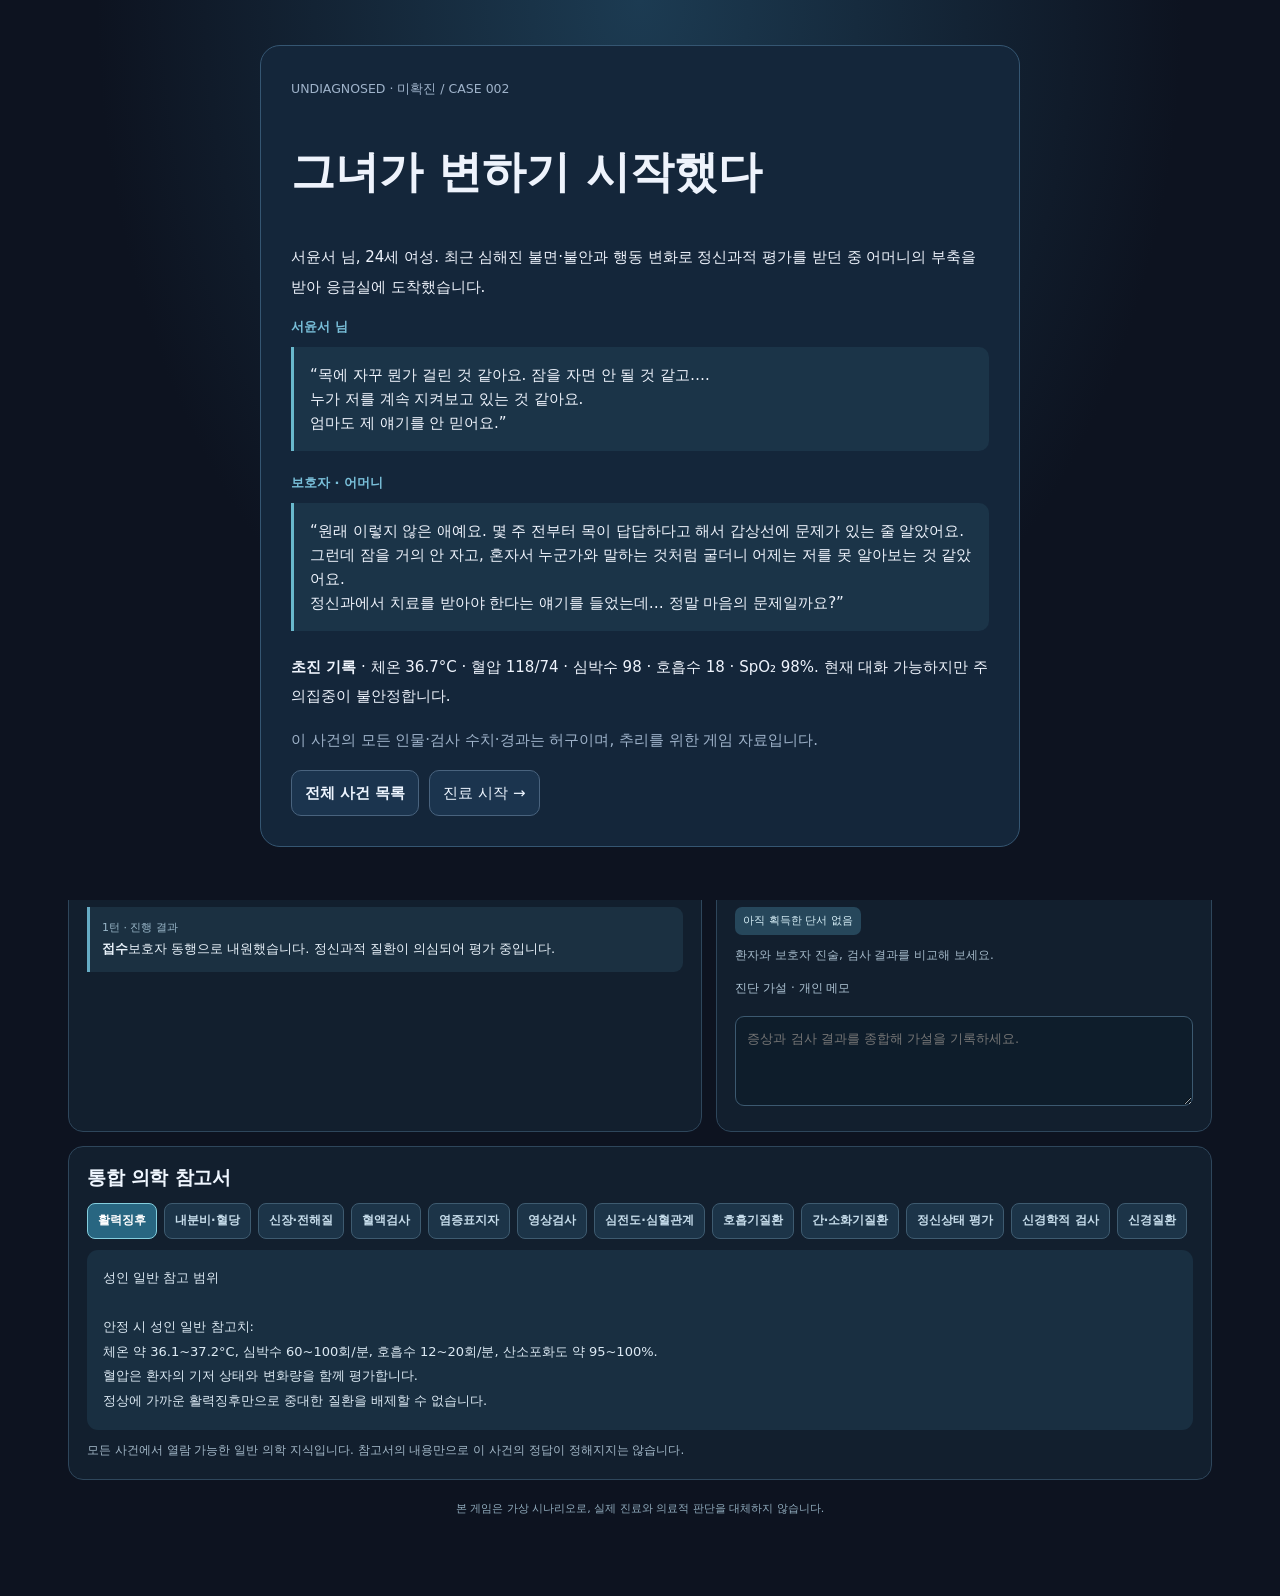
==== case002.html @ 0d46085f "Unify resource progress bars and status info across cases" ====
<!doctype html><html lang="ko"><head><meta charset="UTF-8"><meta name="viewport" content="width=device-width,initial-scale=1"><title>미확진 CASE 002 — 그녀가 변하기 시작했다</title><style>
:root{font:15px/1.6 system-ui,'Noto Sans KR',sans-serif;color:#eef3fc;background:#0d1320}*{box-sizing:border-box}body{margin:0}button,textarea{font:inherit}button{cursor:pointer}button:disabled{opacity:.35;cursor:not-allowed}button{background:#1b344e;color:#edf5ff;border:1px solid #49637e;border-radius:10px;padding:10px 13px}button:hover:not(:disabled){background:#275073}a.nav-btn{display:inline-block;text-decoration:none;background:#1b344e;color:#edf5ff;border:1px solid #49637e;border-radius:10px;padding:10px 13px;font-weight:700}a.nav-btn:hover{background:#275073}.wrap{max-width:1160px;margin:auto;padding:20px 15px 70px}header{display:flex;justify-content:space-between;gap:15px;align-items:center;flex-wrap:wrap}header h1{margin:0;font-size:clamp(24px,4vw,35px)}small,.muted{color:#9fb3ca}.tag{display:inline-block;background:#21405a;color:#d1efff;border-radius:7px;padding:4px 8px;font-size:11px;margin:3px}.stats{display:grid;grid-template-columns:repeat(4,1fr);gap:10px;margin:15px 0}.stats>div,.panel{background:#131f30;border:1px solid #304760;border-radius:14px;padding:16px}.stats b{display:block;font-size:22px}.grid{display:grid;grid-template-columns:1.2fr 1fr;gap:14px}.panel h2{font-size:18px;margin:0 0 10px}.quote{white-space:pre-wrap;line-height:1.9;background:#1c344a;border-left:3px solid #6ebed1;border-radius:0 9px 9px 0;padding:16px}.vitals{display:grid;grid-template-columns:repeat(3,1fr);gap:8px}.vitals>div{background:#0c1827;border-radius:8px;padding:10px}.vitals small{display:block}.vitals b{font-size:17px}.tabs{display:flex;gap:6px;flex-wrap:wrap;margin-bottom:12px}.tabs button{font-size:12px;padding:7px 9px}.tabs .selected{background:#28617e}.actionlist{display:grid;gap:7px;max-height:500px;overflow:auto}.action{display:flex;justify-content:space-between;align-items:center;text-align:left;gap:12px;width:100%}.action b{display:block}.action small{display:block;font-size:11px}.journal{max-height:390px;overflow:auto}.entry{border-left:3px solid #6197b6;background:#1c3044;padding:10px;border-radius:0 7px 7px 0;white-space:pre-wrap;margin-bottom:8px;font-size:13px}.book{white-space:pre-wrap;line-height:1.8;font-size:13px;background:#1b3044;border-radius:10px;padding:14px}.foot{display:flex;justify-content:space-between;align-items:center;margin-top:15px;gap:10px}.hidden{display:none!important}.intro{position:fixed;inset:0;background:radial-gradient(ellipse at top,#1c3b52,#0d1320 60%);overflow:auto;padding:20px;z-index:10}.introbox{max-width:760px;margin:25px auto;padding:30px;background:#14263a;border:1px solid #355672;border-radius:20px}.introbox h1{font-size:clamp(28px,5vw,44px)}.introbox p{line-height:1.95}.speaker{color:#79bfd9;font-weight:800;font-size:13px}.story{padding:16px;background:#1b3448;border-left:3px solid #69b9cd;white-space:pre-wrap;border-radius:0 10px 10px 0;margin:9px 0 22px}.ending{white-space:pre-wrap;background:#193747;border:1px solid #638eab;border-radius:16px;padding:22px;margin-top:16px}a{color:#a4d9ff}textarea{width:100%;background:#0b1726;color:#e8f1ff;border:1px solid #39516a;border-radius:9px;padding:10px}@media(max-width:820px){.grid{grid-template-columns:1fr}}@media(max-width:500px){.stats{grid-template-columns:repeat(2,1fr)}.vitals{grid-template-columns:repeat(2,1fr)}.introbox{padding:19px}}
</style><link rel="stylesheet" href="./shared-ui.css?v=2">
</head><body>
<section class="intro" id="intro"><div class="introbox"><small>UNDIAGNOSED · 미확진 / CASE 002</small><h1>그녀가 변하기 시작했다</h1><p>서윤서 님, 24세 여성. 최근 심해진 불면·불안과 행동 변화로 정신과적 평가를 받던 중 어머니의 부축을 받아 응급실에 도착했습니다.</p><div class="speaker">서윤서 님</div><div class="story">“목에 자꾸 뭔가 걸린 것 같아요. 잠을 자면 안 될 것 같고….
누가 저를 계속 지켜보고 있는 것 같아요.
엄마도 제 얘기를 안 믿어요.”</div><div class="speaker">보호자 · 어머니</div><div class="story">“원래 이렇지 않은 애예요. 몇 주 전부터 목이 답답하다고 해서 갑상선에 문제가 있는 줄 알았어요.
그런데 잠을 거의 안 자고, 혼자서 누군가와 말하는 것처럼 굴더니 어제는 저를 못 알아보는 것 같았어요.
정신과에서 치료를 받아야 한다는 얘기를 들었는데… 정말 마음의 문제일까요?”</div><p><b>초진 기록</b> · 체온 36.7°C · 혈압 118/74 · 심박수 98 · 호흡수 18 · SpO₂ 98%. 현재 대화 가능하지만 주의집중이 불안정합니다.</p><p class="muted">이 사건의 모든 인물·검사 수치·경과는 허구이며, 추리를 위한 게임 자료입니다.</p><div style="display:flex;gap:10px;align-items:center;flex-wrap:wrap"><a class="nav-btn" href="./?cases">전체 사건 목록</a><button id="start">진료 시작 →</button></div></div></section>
<main class="ug-shell"><header class="ug-header"><div class="ug-heading"><div class="ug-kicker">UNDIAGNOSED · 미확진 · CASE 002</div><h1>그녀가 변하기 시작했다</h1><p class="ug-subtitle">4턴 · 매 턴 4 AP · 문진 1 AP / 검사·치료 2 AP</p></div><nav class="ug-nav" aria-label="사건 탐색"><a href="./?cases" class="ug-btn">전체 사건 목록</a><button type="button" id="reset" class="ug-btn">처음부터</button></nav></header><div class="ug-stats"><div class="ug-stat"><small>진료 턴</small><strong id="turn">1 / 4</strong><div class="track" id="turnTrack" role="progressbar" aria-label="전체 턴 진행" aria-valuemin="0" aria-valuemax="4" aria-valuenow="1"></div></div><div class="ug-stat"><small>남은 행동력</small><strong id="ap">4 AP</strong><div class="track" id="apTrack" role="progressbar" aria-label="이번 턴 남은 행동력" aria-valuemin="0" aria-valuemax="4" aria-valuenow="4"></div></div><div class="ug-stat"><small>이번 턴 검사</small><strong id="count">0 / 2</strong></div><div class="ug-stat"><small>진료 상태</small><strong id="status" class="ug-stat-small">초기 평가</strong><small id="stateDesc">문진 · 검사 · 치료</small></div></div><div class="ug-grid"><section class="ug-card ug-patient" aria-label="환자 현재 상태"><span class="ug-eyebrow" id="statecode">S1 · 초기 평가</span><h2 id="statetitle">달라진 일상</h2><div class="quote" id="speech"></div><div class="vitals" id="vitals"></div><p class="ug-hint" id="statehint"></p><div class="ug-patient-flags"><h3>치료 기록</h3><div id="flags"></div></div></section><section class="ug-card ug-actions"><h2>행동 선택</h2><div class="tabs" id="tabs"></div><div class="actionlist" id="actions"></div><div class="ug-actions-footer"><span class="ug-hint">4턴 · 매 턴 검사 최대 2회</span><button type="button" class="ug-btn-primary" id="next">다음 턴 →</button></div></section><section class="ug-card ug-journal"><h2>진료 기록</h2><div class="journal" id="journal"></div></section><section class="ug-card ug-evidence"><h2>획득한 정보</h2><div class="" id="evidence"></div><p class="ug-hint">환자와 보호자 진술, 검사 결과를 비교해 보세요.</p><label class="ug-notes-label" for="memo">진단 가설 · 개인 메모</label><textarea id="memo" class="ug-notes" rows="3" placeholder="증상과 검사 결과를 종합해 가설을 기록하세요."></textarea></section><section class="ug-card ug-card-wide ug-book"><h2>통합 의학 참고서</h2><div class="ug-booknav tabs" id="books"></div><div class="ug-bookbody book" id="book"></div><p class="ug-hint">모든 사건에서 열람 가능한 일반 의학 지식입니다. 참고서의 내용만으로 이 사건의 정답이 정해지지는 않습니다.</p></section><section class="ug-final ending hidden" id="ending"></section></div><p class="ug-footer">본 게임은 가상 시나리오로, 실제 진료와 의료적 판단을 대체하지 않습니다.</p></main>
<script>
"use strict";
const H=[
["증상이 시작된 순서","언제부터 어떻게 달라졌나요?","보호자: “처음엔 목이 걸리는 것 같다고 했어요. 그다음 잠을 못 자더니 불안해졌고, 갑자기 이상한 말을 하기 시작했어요.”"],
["과거 정신과 병력","예전에도 이런 일이 있었나요?","보호자: “한 번도 없었어요. 최근 정신과에서 정신병적 증상으로 입원이 필요하다는 설명을 들었어요.”"],
["발열·감염 증상","열이나 감기 같은 증상은 없었나요?","보호자: “열은 한 번도 없었어요. 그래서 뇌에 문제가 있을 거라고는 생각 못 했죠.”"],
["기억과 인지 변화","기억력과 의식에 변화가 있었나요?","보호자: “같은 질문을 반복해요. 갑자기 제가 누구인지 묻기도 했어요.”"],
["약물·기타 물질","최근 새로 먹은 약이나 다른 물질이 있나요?","보호자: “최근 정신과 처방약 말고는 특별히 없어요. 가족이 아는 한 다른 물질도 사용하지 않았어요.”"],
["이상운동·발작","평소와 다른 움직임을 본 적 있나요?","보호자: “입술을 반복해서 움직이거나 손을 이상하게 흔들어요. 잠깐 멍해지는 순간도 있었고요.”"],
["부인과 병력","골반 통증이나 월경 변화가 있었나요?","보호자: “월경이 조금 불규칙하다고 했는데, 심하게 아프다는 말은 없었어요.”"],
["일상 기능","학교나 일상생활은 가능한가요?","보호자: “예전엔 혼자 학교 다녔는데 지금은 식사도 제대로 못 해요. 사람을 못 알아볼 때도 있어요.”"],
["과거 감염 및 치료 이력","이전에 감염병 검사나 치료를 받은 적이 있나요?","보호자: “몇 년 전 산부인과에서 감염 때문에 약을 먹었다는 이야기는 들었어요. 무슨 감염이었는지, 치료가 끝났는지는 저도 몰라요. 본인에게 직접 확인하거나 당시 기록을 찾아봐야 할 것 같아요.”"]];
const X=[["일반혈액검사·CRP","WBC 7,900/µL, CRP 2.8 mg/L. 뚜렷한 급성 이상 소견이 확인되지 않습니다."],["갑상선기능검사","TSH 2.1 mIU/L, Free T4 1.2 ng/dL. 뚜렷한 이상 소견이 없습니다."],["약물·독성 선별검사","검사 대상 주요 항목 음성. 검사 범위 밖의 원인을 모두 배제하지는 못합니다."],["뇌 MRI","급성 구조적 병변이나 명확한 국소 염증성 변화는 확인되지 않습니다."],["일반 뇌척수액검사","개방압 16 cmH₂O, WBC 3/µL, 단백질 34 mg/dL, 포도당 68 mg/dL. 검사상 뚜렷한 염증성 변화가 없습니다."],["뇌척수액 HSV PCR","HSV-1/2 PCR 음성. 검사 시점과 임상상에 따라 추적 평가가 필요할 수 있습니다."],["뇌파(EEG)","전반적인 비특이적 서파가 관찰됩니다. 단독으로 원인을 확정할 수 없습니다."],["뇌척수액 자가항체검사","외부 전문검사기관으로 검체를 의뢰했습니다. 결과는 다음 턴에 확인할 수 있습니다."],["골반초음파","우측 난소에 약 3.8cm 복합성 병변이 관찰됩니다. 영상의학적 추가 평가가 필요합니다."],["골반 MRI","우측 난소에 지방 성분을 포함한 약 3.8cm 병변이 관찰됩니다. 성숙 낭성 기형종에 합당한 소견입니다."],
["매독 혈청검사 (RPR·트레포네마 특이검사)","RPR: 비반응성. 트레포네마 특이항체검사: 비반응성. 현재 검사 결과에서 매독을 뒷받침하는 혈청학적 근거는 확인되지 않습니다. 노출 시점과 과거 치료력 등 임상 맥락을 함께 고려해야 합니다."],
["복부·골반 CT","복부 장기에서 뚜렷한 급성 병변은 확인되지 않습니다. 우측 난소에 약 3.8cm의 낭성 종괴가 관찰되며 내부에 지방 밀도와 점상 석회화 성분이 포함되어 있습니다. 영상 소견상 성숙 낭성 기형종이 의심됩니다. 현재 신경학적 증상과의 관련성은 이 검사만으로 판단할 수 없습니다."]];
const T=["안전 확보 및 자극 최소화","경험적 아시클로버","고용량 스테로이드","정맥 면역글로불린(IVIG)","리툭시맙","지속적인 호흡·순환 모니터링","난소 병변 수술","항정신병약 투여(증상 조절)","디아제팜 투여(벤조디아제핀계)"];
const BOOK={"활력징후":"성인 일반 참고 범위\n\n안정 시 성인 일반 참고치:\n체온 약 36.1~37.2°C, 심박수 60~100회/분, 호흡수 12~20회/분, 산소포화도 약 95~100%.\n혈압은 환자의 기저 상태와 변화량을 함께 평가합니다.\n정상에 가까운 활력징후만으로 중대한 질환을 배제할 수 없습니다.","내분비·혈당":"당뇨·갑상선·부신\n\n저혈당은 식은땀, 떨림, 혼돈, 의식 저하를 유발할 수 있습니다.\n당뇨병성 케톤산증은 고혈당·케톤증·대사성 산증을 특징으로 하며 복통이나 구토가 동반될 수 있습니다.\n갑상선기능항진증은 빈맥·체중감소·불안·열불내성 등을 유발할 수 있습니다. TSH와 유리 T4 등을 함께 해석합니다.\n부신기능저하는 피로, 저혈압, 전해질 변화 등 다양한 증상을 보일 수 있습니다.","신장·전해질":"신기능·전해질 이상\n\n크레아티닌·추정사구체여과율(eGFR)과 소변검사는 신장 기능과 손상 평가에 사용합니다.\n저나트륨혈증은 오심·두통·혼돈·발작까지 유발할 수 있으며, 고칼륨혈증은 부정맥 위험이 있습니다.\n검사 수치는 변화 속도, 투약 이력, 수분 상태 및 다른 임상 소견과 함께 해석해야 합니다.","혈액검사":"CBC·백혈구 감별계산\n\n성인 WBC 약 4,000~11,000/µL.\n호중구 대략 40~70%, 림프구 20~40%, 단핵구 2~8%, 호산구 1~4%, 호염기구 0~1%.\n호산구 절대수 = WBC × 호산구 비율(소수). 호산구 증가는 알레르기, 일부 기생충 질환 등 여러 원인에서 보입니다.\n수치는 임상 상황과 검사실 참고 범위를 함께 고려합니다.","염증표지자":"CRP 및 염증반응\n\nCRP는 염증 자극에 반응하는 급성기 단백질입니다. 여러 감염성·비감염성 상태에서 상승할 수 있습니다.\nCRP 수치 하나만으로 원인 질환이나 병변의 위치를 확정할 수 없습니다.\n치료 직후에도 수치가 지연되어 변할 수 있으므로 증상·활력징후와 시간 경과를 함께 평가합니다.","영상검사":"X-ray·초음파·CT·MRI\n\n단순 X-ray: 빠르게 확인할 수 있지만 작은 병변이나 겹쳐 있는 구조를 놓칠 수 있습니다.\n초음파: 체액성·고형성 병변 평가에 유용하며 검사자와 위치에 따라 관찰이 달라집니다.\nCT: 단면 영상으로 해부학적 구조, 일부 이물질, 액체저류, 지방·석회화 성분 등을 평가합니다.\nMRI: 연부조직과 신경계 구조를 상세히 평가합니다.\n검사에서 특이 소견이 없더라도 모든 질환이 배제되는 것은 아닙니다.","심전도·심혈관계":"흉통·부정맥과 심전도\n\n흉통은 근골격계 통증부터 급성 관상동맥증후군, 폐색전증 등 여러 원인으로 발생합니다.\n12유도 심전도는 심장 전기활동을 평가하며, 심근손상 표지자(트로포닌)는 시간에 따른 변화를 확인하기도 합니다.\n정상 심전도 한 번으로 모든 급성 심장질환을 배제할 수는 없습니다.","호흡기질환":"천식·폐렴·폐색전증\n\n천식은 가변적인 기도 협착과 쌕쌕거림·기침·호흡곤란 등을 유발할 수 있습니다.\n폐렴에서는 발열, 기침, 호흡곤란 등이 나타날 수 있지만 양상이 다양합니다.\n폐색전증은 갑작스러운 호흡곤란, 흉통, 빈맥, 저산소증 등으로 나타날 수 있습니다. 증상 하나만으로 확정하거나 배제하지 않습니다.","간·소화기질환":"간·담도·췌장과 소화기 증상\n\n간효소(AST·ALT), 빌리루빈과 알부민 등은 각기 다른 생리적 정보를 제공합니다.\n췌장염에서는 복통과 혈중 리파아제 상승 등이 나타날 수 있습니다.\n담낭·담도 질환은 우상복부 통증, 발열, 황달 등을 동반할 수 있습니다.\n소화기 증상은 장기별 특징과 영상검사·혈액검사를 종합해 감별합니다.","정신상태 평가":"정신과적 증상과 신체질환\n\n불면, 환각, 망상, 극심한 불안과 행동 변화는 다양한 원인에서 나타납니다.\n새롭게 발생한 기억력 저하, 의식 변동, 발작, 이상운동, 자율신경 이상은 추가적인 신체·신경학적 평가가 필요한 신호입니다.\n증상 조절은 중요하지만 원인 평가를 대체하지는 않습니다.","신경학적 검사":"뇌파·뇌척수액·PCR\n\n뇌파(EEG)는 발작과 뇌 기능의 변화를 평가하는 데 도움을 줍니다. 비특이적 서파만으로 원인을 확정할 수 없습니다.\n일반 뇌척수액검사는 세포수, 단백질, 당 등을 확인합니다. 정상에 가까운 결과가 모든 뇌 질환을 배제하지는 않습니다.\nPCR은 표적 병원체의 유전물질을 찾는 검사이며, 결과는 검사 시점과 임상상에 따라 해석합니다.","신경질환":"신경질환 · 뇌염과 기타 신경계 질환\n\n[신경질환의 대표적인 증상]\n두통, 감각 변화, 근력 저하, 기억력 변화, 발작, 이상운동, 의식 변화는 여러 신경질환에서 나타날 수 있습니다. 증상이 나타난 속도와 동반 소견이 중요합니다.\n\n[뇌염]\n뇌염은 뇌 조직에 염증이 발생하는 질환군으로 원인에 따라 감염성, 자가면역성 등으로 나눌 수 있습니다. 발열이 없거나 초기 검사에서 뚜렷한 이상이 없을 수도 있습니다.\n\n[감염성 뇌염]\n바이러스 등 감염성 원인이 관련될 수 있으며 혼돈, 발작, 기억장애 등이 나타날 수 있습니다. 단순포진바이러스(HSV) 뇌염이 의심될 때는 신속한 평가와 적절한 경험적 항바이러스 치료가 중요합니다. 초기 PCR 음성만으로 모든 경우를 배제하지는 않습니다.\n\n[기타 신경질환]\n뇌전증은 반복적인 비유발 발작을 특징으로 하며 뇌파와 병력을 함께 평가합니다. 뇌혈관질환은 갑작스러운 국소 신경학적 이상을 일으킬 수 있습니다. 편두통은 반복적인 두통과 감각 증상을 동반할 수 있습니다.\n\n[검사 해석]\n뇌 MRI, 뇌파, 뇌척수액검사 중 어느 한 가지 결과만으로 모든 신경질환을 확진하거나 배제할 수는 없습니다.","자가면역 질환":"자가면역 질환과 면역학적 검사\n\n자가면역질환은 면역체계가 자신의 조직을 표적으로 삼아 염증과 기능장애를 일으키는 질환군입니다. 피부, 관절, 신경, 혈액, 신장 등 여러 장기에 영향을 줄 수 있습니다.\nANA, ANCA, 류마티스인자, 항CCP 항체 같은 검사는 특정 질환 평가에 도움을 주지만, 양성 하나만으로 진단을 확정하지 않습니다.\n증상, 진찰 소견, 장기기능 검사, 영상 및 때로 조직검사가 함께 필요합니다.\n\n[전신홍반루푸스(SLE)]\n전신홍반루푸스는 피부·관절·신장·혈액세포·심폐 및 신경계를 침범할 수 있는 전신 자가면역질환입니다.\n피로, 관절통, 피부 발진, 구강궤양, 단백뇨·혈구감소 등 다양한 소견을 보일 수 있습니다.\nANA는 평가에 활용되지만 특이도가 완전하지 않으며, 항dsDNA, 보체, 소변검사 등 다른 정보와 종합해야 합니다.\n\n[류마티스관절염]\n류마티스관절염에서는 손·발의 작은 관절에 지속적인 부종과 통증, 아침 강직 등이 생길 수 있습니다.\n류마티스인자(RF)와 항CCP 항체가 진단을 뒷받침할 수 있지만 음성이라고 반드시 배제되지는 않습니다.\n관절 진찰, 염증표지자, 영상, 증상 기간 등을 함께 평가합니다.\n\n[쇼그렌증후군]\n쇼그렌병은 눈물샘·침샘 등 외분비샘에 영향을 줄 수 있는 자가면역질환입니다.\n안구건조, 구강건조 외에도 관절통, 피로, 말초신경 증상 등이 나타날 수 있습니다.\n항SSA/Ro 항체, 눈물 분비 평가, 침샘 검사 등은 임상 소견과 함께 해석합니다.\n\n[자가면역성 뇌염]\n면역반응에 의해 뇌 기능에 변화가 발생하는 질환군입니다. 정신과적 증상, 기억장애, 발작, 이상운동, 자율신경 변화 등이 나타날 수 있습니다. 특정 신경세포 표면 항체의 혈청·뇌척수액 검사가 진단에 도움이 되지만 임상상과 함께 판단합니다. 감염성 원인을 합리적으로 평가한 뒤 의심이 높다면 전문의가 조기 면역치료를 고려할 수 있습니다.\n\n[전신 혈관염]\n혈관염은 혈관벽의 염증으로 여러 장기에 혈류 장애나 손상을 일으킬 수 있는 질환군입니다.\n원인·침범 혈관에 따라 발진, 감각이상, 신기능 변화, 호흡기 증상, 두통, 복통 등 다양한 소견이 나타납니다.\nANCA 검사나 조직검사는 특정 임상 상황에서 도움을 주지만 검사 하나로 모든 혈관염을 확진하지는 못합니다.\n\n[중증근무력증]\n중증근무력증은 신경과 근육 사이의 신호 전달이 방해되어 변동성 근력 저하가 발생하는 자가면역질환입니다.\n눈꺼풀 처짐, 복시, 삼킴·발성 곤란, 사지 근력저하 등이 나타날 수 있습니다. 증상이 피로 시 악화되기도 합니다.\n항AChR 항체, 항MuSK 항체, 전기생리검사 등이 평가에 사용되며 호흡근 약화는 긴급한 평가가 필요합니다.\n\n[길랭-바레 증후군]\n길랭-바레 증후군은 면역반응이 말초신경을 손상시켜 빠르게 진행하는 근력 저하와 감각 증상을 유발할 수 있습니다.\n반사 저하와 양측성 근력 저하가 단서가 될 수 있으며, 심한 경우 호흡근과 자율신경 기능도 영향을 받습니다.\n신경전도검사와 뇌척수액검사가 진단에 도움을 줄 수 있지만 초기에 정상에 가까울 수 있습니다.","항생제":"항생제 작용 범위\n\n이미페넴/실라스타틴: 여러 그람양성균, 그람음성균, 혐기성균에 작용하는 카바페넴계 항생제.\n세프트리악손: 여러 그람음성균과 일부 그람양성균에 작용하며 혐기성균 치료가 필요할 때 추가 약제가 고려될 수 있습니다.\n반코마이신: 주로 그람양성균과 MRSA 등에 사용하며 그람음성균에는 효과가 없습니다. VRSA 치료제로 보지 않습니다.\n페니실린 G: 특정 감수성 균에 사용하는 항생제로 모든 감염에 통용되는 약물은 아닙니다.\n항생제 선택 전 병력, 알레르기, 신기능 및 원인 평가가 필요합니다.","수액·수술":"보존적 처치와 외과적 치료\n\n수액 치료는 탈수와 저관류의 교정에 도움을 줄 수 있지만 모든 질환의 원인을 직접 해결하지는 않습니다.\n일부 질환에서는 약물치료 외에 배액·이물질 제거·수술 등 별도의 처치가 필요할 수 있습니다.\n시술과 수술의 필요성은 영상검사, 환자 상태, 관련 진료과의 평가를 종합해 결정합니다.","약물 알레르기":"병력 확인·피부시험\n\n약물 알레르기는 기존 투약 이후의 증상, 발생 시점, 과거 기록을 확인하는 것이 중요합니다.\n페니실린 피부시험은 적절한 시약과 방법으로 특정 즉시형 과민반응을 평가할 때 활용합니다.\n일률적인 항생제 피부시험으로 모든 알레르기를 배제할 수 없으며 음성 결과도 절대적인 안전을 보장하지 않습니다.\n불안정한 환자의 필수 응급치료를 검사를 위해 지연해서는 안 됩니다.","급성 과민반응":"응급 전신 알레르기 반응\n\n아나필락시스는 두드러기, 호흡곤란, 기도 부종, 저혈압, 의식 변화 등으로 나타날 수 있고 피부 증상이 없을 수도 있습니다.\n빠른 에피네프린 근육주사가 1차 치료입니다. 저혈압에서는 수액 등 보조 치료와 기도·호흡 관리가 필요할 수 있습니다.\n항히스타민제나 스테로이드는 에피네프린을 대체하지 못합니다.","면역치료":"면역조절 치료의 개요\n\n자가면역성 질환에 고용량 스테로이드, 정맥 면역글로불린(IVIG), 혈장교환 등이 사용될 수 있습니다.\n반응이 불충분한 경우 리툭시맙 등 추가 치료를 고려합니다.\n활동성 감염 가능성과 치료 위험을 평가해야 하며, 치료 직후 반드시 호전되는 것은 아닙니다.","성매개감염":"매독·HIV와 신경학적 증상\n\n신경매독은 인지 변화, 행동 변화, 정신과적 증상 및 다른 신경학적 증상을 유발할 수 있습니다.\n매독 혈청검사는 비트레포네마 검사(RPR 등)와 트레포네마 특이검사를 함께 해석하며, 필요 시 뇌척수액 평가 등을 고려합니다.\nHIV 관련 신경인지장애와 기회감염도 신경학적 증상을 유발할 수 있습니다.\n과거 감염 이력만으로 현재 증상의 원인을 단정하거나 낙인을 찍어서는 안 됩니다.","종양 평가":"종양 및 종괴의 영상 평가\n\n종괴는 장기나 조직에서 관찰되는 비정상적인 덩어리로, 양성 병변과 악성 병변을 모두 포함할 수 있습니다.\n초음파·CT·MRI는 종괴의 크기, 위치, 내부 성분, 주변 조직과의 관계를 평가하는 데 활용합니다. 지방·액체·석회화 성분 등은 여러 병변을 감별하는 단서가 될 수 있습니다.\n일부 종괴는 직접적인 압박 증상 외에 전신 증상과 연관될 수 있지만, 영상에서 발견되었다는 사실만으로 다른 증상의 원인이라고 단정할 수 없습니다.","인수공통감염병":"인수공통감염병의 개요\n\n인수공통감염병은 동물과 사람 사이에 전파될 수 있는 감염병을 말합니다. 전파 경로는 병원체마다 달라서, 진드기·오염된 물·체액·교상 등이 각각 중요할 수 있습니다.\n\n진단 시 환자의 증상, 노출 시점, 잠복기, 검사 결과를 종합해야 합니다.","절지동물 매개 감염":"절지동물 매개 감염의 평가\n\n진드기·털진드기 등 절지동물에 노출되면 여러 종류의 바이러스성·세균성 감염병을 고려할 수 있습니다.\n발열, 피로, 두통, 근육통, 소화기 증상, 피부 변화, 혈구감소 등은 여러 질환에서 겹쳐 나타날 수 있으며 단일 증상으로 병원체를 구분할 수 없습니다.\n노출 시점과 장소, 피부 소견, 혈액검사를 바탕으로 필요한 PCR·혈청학적 검사를 선택합니다. 물린 자국이 보이지 않아도 노출 가능성을 완전히 배제할 수 없습니다.","환경·동물 관련 세균감염":"환경·동물 관련 세균감염\n\n동물의 소변·분비물, 오염된 물이나 토양, 교상 등은 서로 다른 세균성 감염의 노출 경로가 될 수 있습니다.\n이런 감염병에서는 발열·근육통·오심·황달·신장 기능 변화가 나타날 수 있지만, 병원체와 숙주에 따라 양상이 크게 달라집니다. 동물 환자에서도 구토·기력 저하·장기 기능 변화는 여러 질환에서 관찰됩니다.\n병력과 노출력, 장기 기능 검사에 따라 검체 종류와 PCR·혈청학적 검사를 결정합니다. 검사 시점에 따른 한계와 전문가의 치료 판단을 함께 고려해야 합니다."};
let g,tab="history",book="활력징후";
function e(id){return document.getElementById(id)}
function esc(s){return String(s).replace(/[&<>"']/g,function(c){return {"&":"&amp;","<":"&lt;",">":"&gt;",'"':"&quot;","'":"&#39;"}[c]})}
function log(title,body){g.logs.unshift({turn:g.turn,title:title,body:body})}
function reset(){g={turn:1,ap:4,count:0,response:null,h:new Set(),x:new Set(),t:new Set(),logs:[],steroid:0,ivig:0,ritux:0,surg:0,psych:0,antipsych:0,diazepam:0,antiviral:0,support:0,tumor:false,antibody:0,antibodyResult:false,ended:false};tab="history";book="활력징후";e("intro").classList.remove("hidden");e("ending").classList.add("hidden");e("memo").value="";log("접수","보호자 동행으로 내원했습니다. 정신과적 질환이 의심되어 평가 중입니다.");render()}
function state(){if(g.turn===1)return ["S1 · 초기 평가","달라진 일상","“저 괜찮아요. 그런데 누가 자꾸 저를 지켜보고 있는 것 같아요….”\n\n환자가 말을 잇지 못하고 불안하게 주변을 살핍니다.","36.7°C","118/74","98","18","98%"];
if(g.turn===2)return ["S2 · 돌발 행동","갑작스러운 격앙","환자가 대화 도중 갑자기 자리에서 일어납니다.\n\n“건드리지 마세요! 저한테 왜 이래요!”\n\n환자는 탁자 위 물건을 바닥으로 밀어 떨어뜨리고, 가까이 있던 물건을 집어 던지려 합니다. 의료진이 주변의 위험한 물건을 치우고 거리를 확보합니다. 잠시 뒤 환자는 멍한 표정으로 주위를 둘러봅니다.\n\n보호자: “조금 전까지 조용했는데… 갑자기 왜 저러는 거죠?”","37.0°C","114/72","112","22","97%"];
if(g.turn===3)return (g.steroid&&g.steroid<g.turn)?["S3-B · 치료 후 관찰","달라지는 반응","환자는 잠시 안정을 보이지만 질문에 대한 반응은 느립니다. 입술과 손을 반복적으로 움직입니다.\n\n보호자: “어제 갑자기 물건을 던지려 했던 것도 기억을 못 하는 것 같아요.”","37.1°C","110/70","105","22","97%"]:["S3-A · 상태 악화","흐려지는 대답","환자가 어머니를 바라보다 이름을 묻습니다. 질문에 대답하지 못하는 순간이 늘고, 입술과 손의 반복적인 움직임이 관찰됩니다.\n\n보호자: “갑자기 물건을 집어 던지려 하더니, 조금 뒤에는 무슨 일이 있었는지 묻더라고요.”","37.2°C","108/68","116","24","96%"];
return (g.steroid&&g.steroid<g.turn)&&(g.ivig&&g.ivig<g.turn)&&(g.surg&&g.surg<g.turn)?["S4-C · 회복의 시작","다시 부르는 이름","환자가 어머니에게 고개를 돌립니다.\n\n“엄마… 나 얼마나 오래 아팠어?”\n\n아직 회복과 재활이 필요합니다.","36.8°C","116/72","92","18","98%"]:(g.steroid&&g.steroid<g.turn)?["S4-B · 경과 관찰","아직 끝나지 않은 치료","환자는 여전히 기억과 행동의 변동을 보입니다. 가족은 회복에 시간이 필요하다는 설명을 듣습니다.","37.0°C","112/72","106","21","97%"]:["S4-A · 중증 변화","깊어지는 혼돈","환자는 문장으로 대답하지 못합니다. 반복적인 움직임과 불규칙한 호흡이 관찰되어 집중 관찰이 진행됩니다.","37.1°C","102/64","128","26","94%"]}
function can(cost,test){return !g.ended&&g.ap>=cost&&(!test||g.count<2)}
function hist(i){if(!can(1,false)||g.h.has(i))return;g.ap--;g.h.add(i);log("H-"+String(i+1).padStart(2,"0")+" · "+H[i][0],"의료진: "+H[i][1]+"\n\n"+(g.turn>=3?"보호자 진술 — ":"")+H[i][2]);render()}
function test(i){if(!can(2,true)||g.x.has(i)&&i===7)return;g.ap-=2;g.count++;g.x.add(i);let val=X[i][1];if(i===7){g.antibody=g.turn}if(i===8||i===9||i===11)g.tumor=true;log("검사 · "+X[i][0],val);render()}
function tx(i){if(!can(2,false))return;if(i===6&&!g.tumor)return;if(i===4&&!g.steroid)return;if(i===6&&g.surg)return;g.ap-=2;g.t.add(i);let text="";
switch(i){
case 0:g.psych=g.turn;text="의료진이 주변 위험 물품을 치우고 자극을 줄인 환경을 마련합니다. 환자와 주변 사람의 안전을 확보한 뒤 상태 변화를 관찰합니다.";break;
case 1:g.antiviral=g.turn;text="항바이러스 치료가 시작되었습니다. 상태 변화는 이후 경과에서 확인합니다.";break;
case 2:if(!g.steroid)g.steroid=g.turn;text="면역조절 치료가 시작되었습니다. 현재로서는 호전 여부를 단정하기 어렵습니다.";break;
case 3:if(!g.ivig)g.ivig=g.turn;text="정맥 면역글로불린 투여가 시작되었습니다. 지속적인 경과 관찰이 필요합니다.";break;
case 4:g.ritux=g.turn;text="추가 면역치료가 시행되었습니다. 반응과 이상 소견을 계속 모니터링합니다.";break;
case 5:g.support=g.turn;text="호흡, 혈압, 의식 및 이상운동에 대한 지속적인 모니터링을 시작합니다.";break;
case 6:g.surg=g.turn;text="부인과 협진 후 영상에서 확인된 난소 병변의 수술이 진행됐습니다. 이후 신경학적 경과를 평가합니다.";break;
case 7:g.antipsych=g.turn;text="정신과적 증상을 줄이기 위한 약물이 투여되었습니다. 환자는 잠시 덜 흥분하는 듯하지만 질문에 대한 답변은 여전히 불안정합니다. 새로운 움직임이나 의식 변화가 있는지 지켜봐야 합니다.";break;
case 8:g.diazepam=g.turn;text="디아제팜 투여 후 환자는 잠시 조용해지고 졸린 듯 눈을 감습니다. 그러나 깨어났을 때의 혼돈과 기억 문제는 남아 있습니다. 호흡과 의식 상태를 지속 관찰합니다.";break;
}
const observations=[
"의료진이 자극을 줄이고 위험한 물품을 치웁니다. 환자는 아직 불안하지만 안전하게 관찰받고 있습니다.",
"항바이러스제가 투여됩니다. 현재의 혼돈이나 불안이 즉시 사라지지는 않았으며 이상 반응을 관찰합니다.",
"면역치료를 시작했지만 직후 신경학적 증상의 뚜렷한 호전은 아직 보이지 않습니다. 효과는 시간을 두고 평가해야 합니다.",
"면역글로불린 투여가 시작되었습니다. 이상운동과 기억장애는 여전히 관찰되며 투여 중 상태를 확인합니다.",
"추가 면역치료 직후입니다. 즉각적인 회복으로 판단하지 않고 의식·감염 위험 등을 감시합니다.",
"심박수, 호흡, 혈압 및 의식에 대한 감시가 강화되었습니다. 현재 수치의 의미 있는 변화는 확인되지 않았습니다.",
"수술 이후 회복실에서 관찰 중입니다. 신경학적 증상이 즉시 소실되는 것은 아니며 지속적인 진료가 필요합니다.",
"환자는 잠시 덜 흥분하는 듯하지만 질문에 대한 반응은 불안정합니다. 약물 관련 이상운동이나 부작용을 주의 깊게 확인합니다.",
"환자는 졸린 듯 눈을 감고 잠시 조용해졌습니다. 혼돈은 남아 있으며 호흡과 의식 상태를 지속 확인합니다."
];
g.response={turn:g.turn,description:observations[i],medicine:i};
log("진행 · "+T[i],text);render()}
function next(){if(g.ended)return;if(g.turn===4){finish();return}g.turn++;g.ap=4;g.count=0;if(g.antibody&&g.turn>g.antibody&&!g.antibodyResult){g.antibodyResult=true;log("외부 전문검사 결과 도착","뇌척수액 항NMDA수용체 IgG 항체 양성.\n임상 증상과 다른 검사 결과를 함께 해석해야 합니다.")}log("상태 변화","환자의 다음 상태가 공개되었습니다.");render()}
function finish(){g.ended=true;let title,body;if(g.steroid&&g.surg&&(g.ivig||g.ritux)){title="ENDING A — 다시 부르는 이름";body="집중 치료와 수술 이후 환자는 서서히 기억과 언어를 회복하기 시작합니다.\n\n어머니가 이름을 부르자, 환자는 고개를 돌립니다.\n\n“엄마… 나 좀 오래 아팠지?”\n\n회복과 재활은 이어지지만 가족은 다시 일상으로 돌아갈 희망을 갖습니다."}else if(g.steroid||g.ivig){title="ENDING B — 긴 회복의 시작";body="치료가 시작되었지만 환자의 기억력 저하와 이상운동은 쉽게 사라지지 않습니다. 추가 평가와 치료가 이어집니다.\n\n“선생님… 제가 언제부터 이랬던 거예요?”"}else if(g.psych||g.antipsych||g.diazepam){title="ENDING C — 설명되지 않은 변화";body="불안과 과격한 행동이 잠시 줄었더라도, 기억력 저하와 이상운동은 계속됩니다.\n\n보호자가 묻습니다.\n\n“정말 마음의 문제만 있는 걸까요?”"}else{title="ENDING D — 놓쳐버린 시간";body="환자의 신경학적 상태는 악화되어 집중 치료가 필요해졌습니다. 원인에 대한 재평가가 뒤늦게 이루어집니다.\n\n“처음부터 다른 가능성을 생각했더라면….”"}
let section=e("ending");section.classList.remove("hidden");section.innerHTML="<small>CASE 002 · 후일담</small><h2>"+esc(title)+"</h2><p>"+esc(body)+"</p><hr><b>최종 사건 해설</b><p>최종 진단: 항NMDA수용체 뇌염. 이 가상 환자에게서는 난소 성숙 기형종이 발견되었습니다. 초기 정신과적 증상에 이어 기억력 저하, 이상운동과 의식 변동이 나타났습니다. 발열이 없고 일반 뇌척수액검사·MRI에 특이 소견이 없어도 뇌염 가능성을 배제할 수 없습니다. 감염성 원인 평가와 적절한 면역치료 및 종양 평가가 중요합니다.</p><button onclick='reset()'>다시 플레이</button>";render();section.scrollIntoView({behavior:"smooth"})}
function button(name,cost,detail,disabled,fn){let b=document.createElement("button");b.className="action";b.disabled=disabled;b.innerHTML="<span><b>"+esc(name)+"</b><small>"+esc(detail)+"</small></span><b>"+cost+" AP</b>";b.onclick=fn;return b}
function actions(){let tabs=e("tabs"),a=e("actions");tabs.innerHTML="";a.innerHTML="";[["history","문진"],["test","검사"],["therapy","치료"]].forEach(function(item){let b=document.createElement("button");b.textContent=item[1];b.className=tab===item[0]?"selected":"";b.onclick=function(){tab=item[0];actions()};tabs.appendChild(b)});if(g.ended)return;
if(tab==="history")H.forEach(function(item,i){a.appendChild(button("H-"+String(i+1).padStart(2,"0")+" · "+item[0],1,item[1],!can(1,false)||g.h.has(i),function(){hist(i)}))});
if(tab==="test")X.forEach(function(item,i){a.appendChild(button("검사 · "+item[0],2,"결과 확인 / 이번 턴 최대 2회",!can(2,true)||(i===7&&g.x.has(i)),function(){test(i)}))});
if(tab==="therapy")T.forEach(function(item,i){if(i===6&&!g.tumor||i===4&&!g.steroid)return;a.appendChild(button(item,2,"처치 후 반응 확인",!can(2,false)||(i===6&&!!g.surg),function(){tx(i)}))})}
function renderBook(){e("books").innerHTML="";Object.keys(BOOK).forEach(function(k){let b=document.createElement("button");b.className=k===book?"selected":"";b.textContent=k;b.onclick=function(){book=k;renderBook()};e("books").appendChild(b)});e("book").textContent=BOOK[book]}
function render(){let s=state();
if(g.response&&g.response.turn===g.turn){
s[0]+="-R";
s[1]="처치 직후 관찰";
s[2]+="\n\n[처치 후 재평가]\n"+g.response.description;
if(g.response.medicine===8){s[6]=String(Math.max(16,Number(s[6])-2));}
}
if(g.turn>1&&g.antipsych===g.turn-1){s[2]+="\n\n간호 기록: 전날 투약 이후에도 입 주변의 반복 움직임이 관찰됩니다. 약물 반응인지 다른 변화인지 현재로서는 구분되지 않습니다.";}if(g.turn>1&&g.diazepam===g.turn-1){s[2]+="\n\n간호 기록: 전날 진정제 투여 뒤 한동안 졸려 했지만, 깨어난 뒤에도 질문에 대한 반응이 일정하지 않습니다.";}e("turn").textContent=g.turn+" / 4";e("ap").textContent=g.ap+" AP";e("count").textContent=g.count+" / 2";e("turnTrack").innerHTML=Array.from({length:4},(_,i)=>'<span class="dot '+(i<g.turn?'on':'')+'"></span>').join("");e("apTrack").innerHTML=Array.from({length:4},(_,i)=>'<span class="dot '+(i<g.ap?'on':'')+'"></span>').join("");e("turnTrack").setAttribute("aria-valuenow",String(g.turn));e("apTrack").setAttribute("aria-valuenow",String(g.ap));e("stateDesc").textContent=g.ended?"진료 종료 · 결과 확인":"문진 · 검사 · 치료";e("status").textContent=g.ended?"진료 종료":s[1];e("statecode").textContent=s[0];e("statetitle").textContent=s[1];e("speech").textContent=s[2];let v=[["체온",s[3]],["혈압",s[4]],["심박수",s[5]+" bpm"],["호흡수",s[6]+"/min"],["SpO₂",s[7]]];e("vitals").innerHTML=v.map(function(x){return "<div><small>"+esc(x[0])+"</small><b>"+esc(x[1])+"</b></div>"}).join("");e("statehint").textContent="환자 진술과 현재 활력징후만 공개됩니다. 검사 결과는 선택한 경우에만 확인할 수 있습니다.";let tags=[];g.t.forEach(function(i){tags.push(T[i])});e("flags").innerHTML=(tags.length?tags:["기록된 치료 없음"]).map(function(x){return "<span class='tag'>"+esc(x)+"</span>"}).join("");let info=[];g.h.forEach(function(i){info.push("H-"+String(i+1).padStart(2,"0"))});g.x.forEach(function(i){info.push(X[i][0])});if(g.antibodyResult)info.push("항체검사 결과");e("evidence").innerHTML=(info.length?info:["아직 획득한 단서 없음"]).map(function(x){return "<span class='tag'>"+esc(x)+"</span>"}).join("");e("journal").innerHTML=g.logs.slice(0,15).map(function(l){return "<div class='entry'><small>"+l.turn+"턴 · 진행 결과</small><b>"+esc(l.title)+"</b>"+esc(l.body)+"</div>"}).join("");e("next").textContent=g.turn===4?"진료 종료 · 후일담 →":"턴 종료 →";e("next").disabled=g.ended;actions();renderBook()}
e("start").onclick=function(){e("intro").classList.add("hidden");window.scrollTo(0,0)};e("reset").onclick=reset;e("next").onclick=next;reset();
</script></body></html>
---- shared-ui.css ----
/* UNDIAGNOSED · shared in-game interface v1
   The four cases retain their independent story logic and controls. */
.ug-shell{width:100%;max-width:1180px;margin:0 auto;padding:22px 18px 65px;color:#e9f2fa;font-family:system-ui,-apple-system,'Pretendard','Noto Sans KR',sans-serif;font-size:14px;line-height:1.65}
.ug-shell *{box-sizing:border-box}
.ug-shell .ug-header{display:flex;justify-content:space-between;align-items:center;gap:16px;flex-wrap:wrap;margin:0 0 17px;padding:0}
.ug-shell .ug-heading{min-width:0;flex:1 1 310px}
.ug-shell .ug-kicker{color:#80cfdf;font-size:11px;font-weight:800;letter-spacing:.1em;line-height:1.6}
.ug-shell .ug-header h1{font-size:clamp(26px,4vw,36px);line-height:1.2;letter-spacing:-.035em;margin:5px 0 6px;font-weight:780}
.ug-shell .ug-subtitle{color:#aec0cf;font-size:12px;line-height:1.7;margin:0}
.ug-shell .ug-nav{display:flex;align-items:center;justify-content:flex-end;gap:9px;flex-wrap:wrap}
.ug-shell .ug-btn,.ug-shell a.ug-btn,.ug-shell .ug-actions-footer button,.ug-shell .ug-final button{display:inline-flex;justify-content:center;align-items:center;text-decoration:none;border-radius:9px;border:1px solid #47657b;background:#20364a;color:#f0f7ff;padding:10px 14px;font-size:13px;line-height:1.5;font-weight:750;min-height:41px;cursor:pointer}
.ug-shell .ug-btn:hover,.ug-shell a.ug-btn:hover,.ug-shell .ug-actions-footer button:hover:not(:disabled),.ug-shell .ug-final button:hover{background:#2c4b60;border-color:#89ccde}
.ug-shell .ug-btn-primary,.ug-shell .ug-actions-footer .ug-btn-primary,.ug-shell .ug-final .primary{background:#176d86;border-color:#3ca4be}
.ug-shell .ug-stats{display:grid;grid-template-columns:repeat(4,minmax(0,1fr));gap:10px;margin:0 0 15px}
.ug-shell .ug-stat{padding:13px 15px;border-radius:12px;border:1px solid #324c61;background:#182b3c;min-width:0;min-height:80px}
.ug-shell .ug-stat small,.ug-shell .ug-stat .ug-stat-label{display:block;font-size:11px;color:#a3bacb;line-height:1.5}
.ug-shell .ug-stat strong,.ug-shell .ug-stat b{display:block;margin-top:5px;font-size:21px;font-weight:800;font-variant-numeric:tabular-nums;overflow-wrap:anywhere;line-height:1.35}
.ug-shell .ug-stat .ug-stat-small{font-size:15px}
.ug-shell .ug-grid{display:grid;grid-template-columns:minmax(0,1.28fr) minmax(0,1fr);gap:14px;align-items:stretch}
.ug-shell .ug-card{border:1px solid #2e465b;background:#121f2e;border-radius:15px;padding:18px;min-width:0;box-shadow:none}
.ug-shell .ug-card-wide{grid-column:1/-1}
.ug-shell .ug-card h2{font-size:19px;line-height:1.35;margin:0 0 12px;color:#f0f7ff;letter-spacing:-.015em}
.ug-shell .ug-eyebrow{display:block;font-size:11px;color:#7fc8db;font-weight:800;letter-spacing:.06em;margin:0 0 6px}
.ug-shell .ug-hint{font-size:12px;color:#a3b8c8;line-height:1.8;margin:10px 0 0}
.ug-shell .ug-card .ug-diagnosis{font-size:11px;color:#a1bdcc;margin:0 0 8px}
.ug-shell .ug-patient #patientQuote,.ug-shell .ug-patient #speech{white-space:pre-wrap;display:block;margin:0 0 13px;padding:15px 16px;background:#1b3445;border-left:3px solid #71c2d6;border-radius:0 10px 10px 0;color:#e8f4ff;font-size:14px;line-height:1.88;min-height:78px}
.ug-shell .ug-patient #vitals{display:grid;grid-template-columns:repeat(3,minmax(0,1fr));gap:8px;margin:12px 0}
.ug-shell .ug-patient #vitals .measure,.ug-shell .ug-patient #vitals>div{min-width:0;border-radius:9px;background:#0d1927;padding:10px 11px;min-height:65px}
.ug-shell .ug-patient #vitals span,.ug-shell .ug-patient #vitals small{display:block;color:#a0b7c9;font-size:11px;line-height:1.4}
.ug-shell .ug-patient #vitals b{display:block;font-size:17px;margin-top:5px;font-variant-numeric:tabular-nums;overflow-wrap:anywhere;line-height:1.4}
.ug-shell .ug-patient .ug-patient-flags{border-top:1px solid #293e51;margin-top:15px;padding-top:12px}
.ug-shell .ug-patient .ug-patient-flags h3{font-size:12px;color:#9ec0ce;margin:0 0 7px}
.ug-shell .ug-patient #flags{display:flex;gap:6px;flex-wrap:wrap}
.ug-shell .ug-patient #flags .tag,.ug-shell .ug-patient #flags span{display:inline-flex;align-items:center;background:#24445a;color:#d2edfa;font-size:11px;border-radius:7px;padding:4px 8px;margin:2px}
.ug-shell #tabs{display:flex;flex-wrap:wrap;gap:7px;margin:0 0 12px}
.ug-shell #tabs button{border-radius:8px;background:#1a3143;color:#c2d9e7;border:1px solid #405d73;padding:8px 11px;min-height:36px;font-size:12px;font-weight:750;line-height:1.45}
.ug-shell #tabs button.active,.ug-shell #tabs button.selected{border-color:#71c5dc;background:#276983;color:white}
.ug-shell #actions{display:grid;gap:8px;max-height:410px;overflow:auto;padding-right:2px;align-content:start}
.ug-shell #actions .action,.ug-shell #actions .choice{display:flex;justify-content:space-between;align-items:center;gap:10px;width:100%;padding:11px 12px;border:1px solid #36536a;border-radius:10px;background:#1b3042;color:#eef5ff;text-align:left;font-size:13px;font-weight:650;min-height:52px;line-height:1.5}
.ug-shell #actions .action:hover:not(:disabled),.ug-shell #actions .choice:hover:not(:disabled){background:#29465a;border-color:#84ccdd}
.ug-shell #actions button:disabled{opacity:.4;cursor:not-allowed}
.ug-shell #actions strong,.ug-shell #actions b{display:block;font-size:13px;line-height:1.5;font-weight:750}
.ug-shell #actions small{display:block;color:#abc0d0;font-size:11px;line-height:1.6;margin-top:3px;font-weight:450}
.ug-shell #actions .cost,.ug-shell #actions .price{white-space:nowrap;color:#a3ebed;font-size:12px}
.ug-shell .ug-actions-footer{display:flex;align-items:center;justify-content:space-between;gap:10px;flex-wrap:wrap;margin-top:14px;border-top:1px solid #294050;padding-top:14px}
.ug-shell .ug-actions-footer .ug-hint{margin:0}
.ug-shell #journal{max-height:360px;overflow:auto}
.ug-shell #journal .entry{background:#1b3041;border-left:3px solid #66acc5;border-radius:0 9px 9px 0;padding:12px;margin:0 0 8px;white-space:normal;font-size:13px;line-height:1.7}
.ug-shell #journal .entry small{display:block;color:#9bb8ca;font-size:11px}
.ug-shell #journal .entry strong{display:block;margin:4px 0;font-size:13px;color:#e8f6fd}
.ug-shell #journal .entry p{font-size:12px;line-height:1.85;white-space:pre-wrap;margin:3px 0 0;color:#dce7f2}
.ug-shell #journal .entry.alert{border-color:#dfab70;background:#382c2d}
.ug-shell #journal .entry.good{border-color:#6dcba6}
.ug-shell #evidence{display:flex;flex-wrap:wrap;align-content:flex-start;gap:6px;min-height:24px;font-size:13px;color:#d4e6f1}
.ug-shell #evidence .tag,.ug-shell #evidence .chip,.ug-shell #evidence>span{background:#26475b;color:#d8f0f8;border-radius:7px;padding:5px 8px;font-size:11px;border:0;margin:0}
.ug-shell .ug-notes{margin-top:12px;width:100%;min-height:86px;resize:vertical;background:#0e1d2b;color:#eaf3ff;border:1px solid #3c5970;border-radius:9px;padding:11px;line-height:1.7;font-size:13px}
.ug-shell .ug-notes:focus{outline:2px solid #5aafc7;outline-offset:1px}
.ug-shell .ug-notes-label{display:block;color:#afc5d5;font-size:12px;margin:12px 0 5px}
.ug-shell .ug-booknav{display:flex;gap:7px;flex-wrap:nowrap;overflow-x:auto;scrollbar-width:thin;padding-bottom:11px;margin:0}
.ug-shell .ug-booknav button{flex:0 0 auto;white-space:nowrap;border-radius:8px;background:#1c3448;border:1px solid #3e5b70;color:#c6dcea;padding:7px 10px;font-size:12px;font-weight:600;min-height:35px}
.ug-shell .ug-booknav button.active,.ug-shell .ug-booknav button.selected,.ug-shell .ug-booknav button.on{background:#286681;border-color:#84cede;color:white}
.ug-shell .ug-bookbody{font-size:13px;line-height:1.9;white-space:pre-wrap;background:#192f41;border-radius:11px;padding:16px;color:#dce9f3;max-height:290px;overflow:auto;min-height:80px}
.ug-shell .ug-bookbody h3{font-size:15px;margin:0 0 10px;color:#f2f7fc}
.ug-shell .ug-bookbody p{margin:0 0 11px}
.ug-shell .ug-bookbody p:last-child{margin-bottom:0}
.ug-shell .ug-special .ug-animal-text{background:#302e2b;border-left:3px solid #e6be87;color:#f2e8db;white-space:pre-wrap;padding:15px;border-radius:0 10px 10px 0;line-height:1.9}
.ug-shell .ug-special #reports{display:flex;gap:8px;flex-wrap:wrap}
.ug-shell .ug-special #reports button{background:#1d394b;border:1px solid #456b80;border-radius:9px;color:#d8f0fa;padding:9px 12px;font-size:12px}
.ug-shell .ug-final{grid-column:1/-1;position:static;border:1px solid #41677a;background:#172b3b;border-radius:15px;padding:19px;margin:0;max-width:100%;color:#ebf4fa}
.ug-shell .ug-final h2{font-size:20px}
.ug-shell .ug-final select{width:100%;max-width:100%;padding:10px;margin-top:8px}
.ug-shell .ug-final .result,.ug-shell .ug-final #final{white-space:pre-wrap;line-height:1.85}
.ug-shell .ug-footer{color:#91acbd;font-size:11px;line-height:1.85;margin-top:19px;text-align:center}
@media(max-width:820px){.ug-shell{padding:14px 12px 52px}.ug-shell .ug-grid{grid-template-columns:1fr}.ug-shell .ug-card-wide,.ug-shell .ug-final{grid-column:auto}.ug-shell .ug-card{padding:15px}.ug-shell .ug-header{align-items:flex-start}}
@media(max-width:540px){.ug-shell .ug-stats{grid-template-columns:repeat(2,minmax(0,1fr));gap:8px}.ug-shell .ug-stat{padding:11px;min-height:73px}.ug-shell .ug-stat strong{font-size:19px}.ug-shell .ug-header h1{font-size:27px}.ug-shell .ug-nav{width:100%;justify-content:flex-start}.ug-shell .ug-nav .ug-btn{flex:1 1 auto}.ug-shell .ug-patient #vitals{grid-template-columns:repeat(2,minmax(0,1fr))}.ug-shell .ug-actions-footer .ug-btn-primary{width:100%}.ug-shell .ug-bookbody{max-height:360px}}
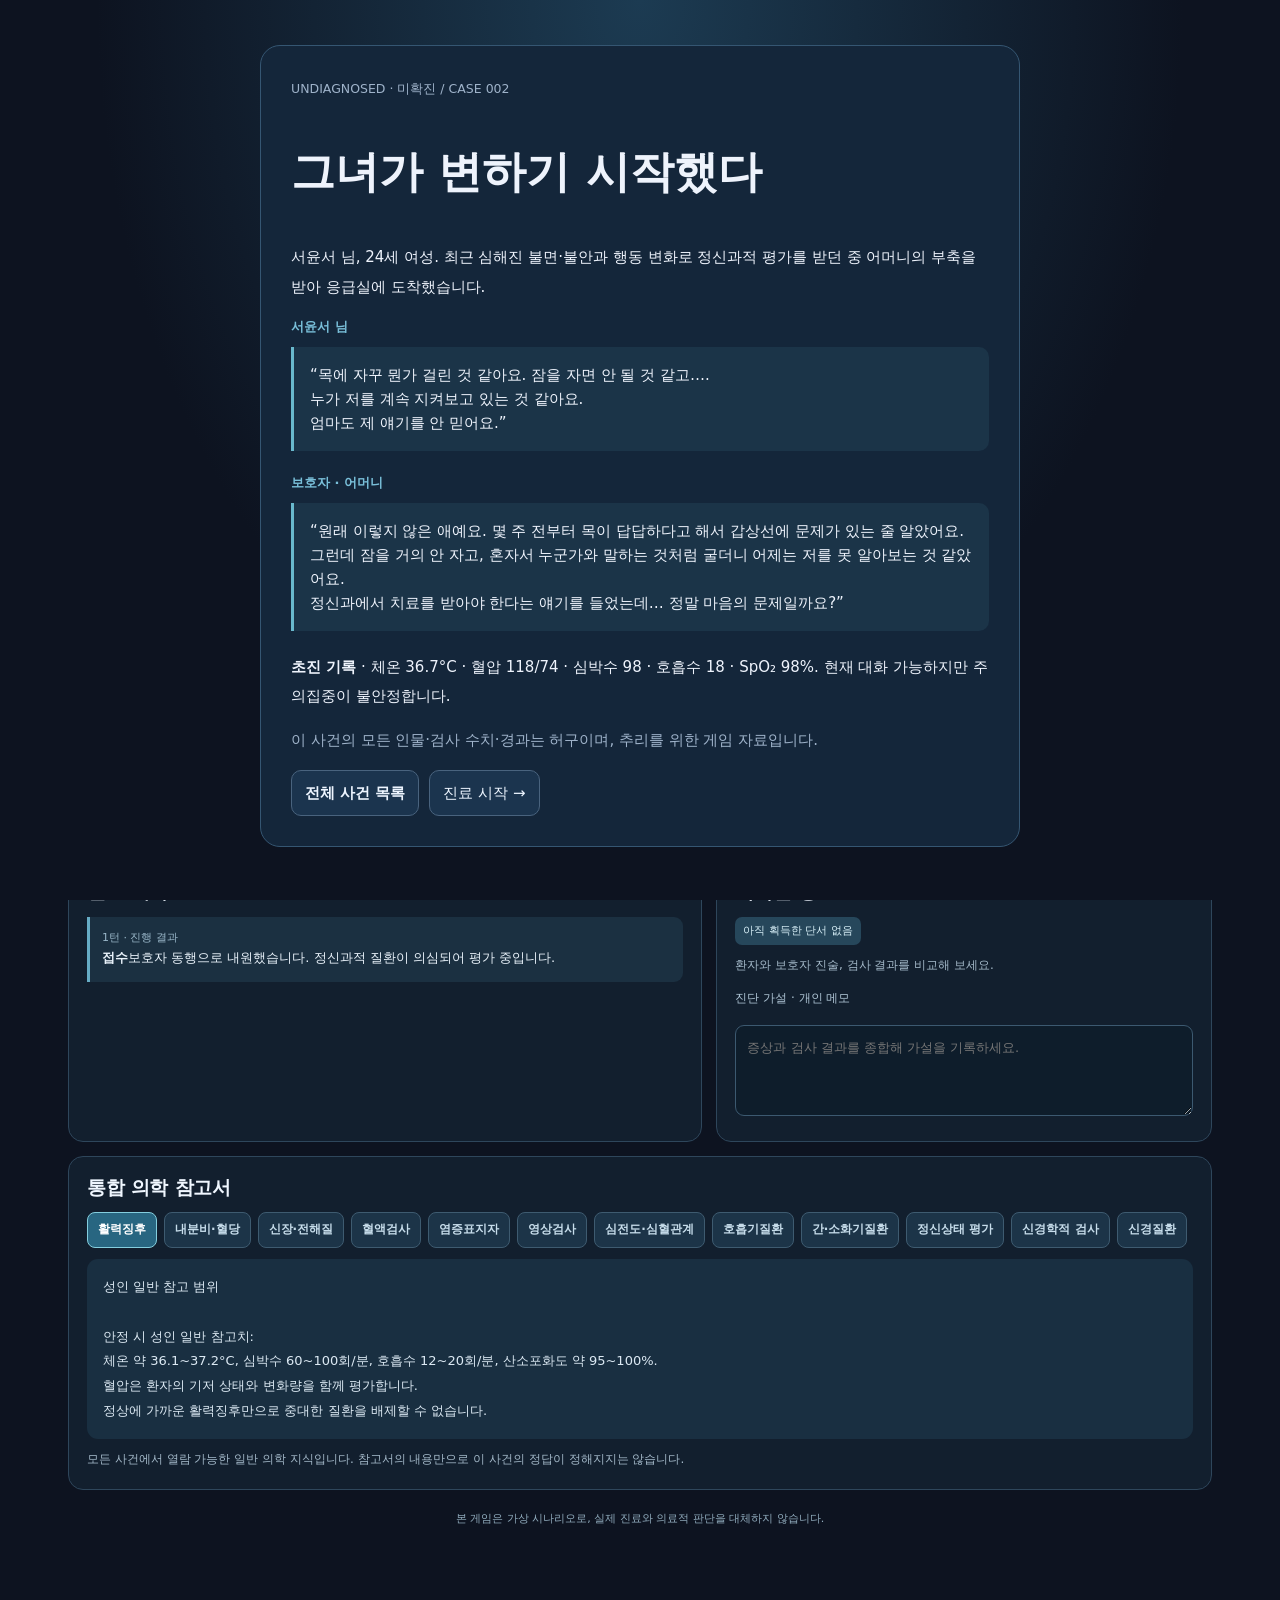
==== commit a6e1b8f6: "Ensure AP and turn progress bars render with per-case fallback CSS and refreshed shared stylesheet" ====
--- a/case002.html
+++ b/case002.html
@@ -1,6 +1,12 @@
 <!doctype html><html lang="ko"><head><meta charset="UTF-8"><meta name="viewport" content="width=device-width,initial-scale=1"><title>미확진 CASE 002 — 그녀가 변하기 시작했다</title><style>
 :root{font:15px/1.6 system-ui,'Noto Sans KR',sans-serif;color:#eef3fc;background:#0d1320}*{box-sizing:border-box}body{margin:0}button,textarea{font:inherit}button{cursor:pointer}button:disabled{opacity:.35;cursor:not-allowed}button{background:#1b344e;color:#edf5ff;border:1px solid #49637e;border-radius:10px;padding:10px 13px}button:hover:not(:disabled){background:#275073}a.nav-btn{display:inline-block;text-decoration:none;background:#1b344e;color:#edf5ff;border:1px solid #49637e;border-radius:10px;padding:10px 13px;font-weight:700}a.nav-btn:hover{background:#275073}.wrap{max-width:1160px;margin:auto;padding:20px 15px 70px}header{display:flex;justify-content:space-between;gap:15px;align-items:center;flex-wrap:wrap}header h1{margin:0;font-size:clamp(24px,4vw,35px)}small,.muted{color:#9fb3ca}.tag{display:inline-block;background:#21405a;color:#d1efff;border-radius:7px;padding:4px 8px;font-size:11px;margin:3px}.stats{display:grid;grid-template-columns:repeat(4,1fr);gap:10px;margin:15px 0}.stats>div,.panel{background:#131f30;border:1px solid #304760;border-radius:14px;padding:16px}.stats b{display:block;font-size:22px}.grid{display:grid;grid-template-columns:1.2fr 1fr;gap:14px}.panel h2{font-size:18px;margin:0 0 10px}.quote{white-space:pre-wrap;line-height:1.9;background:#1c344a;border-left:3px solid #6ebed1;border-radius:0 9px 9px 0;padding:16px}.vitals{display:grid;grid-template-columns:repeat(3,1fr);gap:8px}.vitals>div{background:#0c1827;border-radius:8px;padding:10px}.vitals small{display:block}.vitals b{font-size:17px}.tabs{display:flex;gap:6px;flex-wrap:wrap;margin-bottom:12px}.tabs button{font-size:12px;padding:7px 9px}.tabs .selected{background:#28617e}.actionlist{display:grid;gap:7px;max-height:500px;overflow:auto}.action{display:flex;justify-content:space-between;align-items:center;text-align:left;gap:12px;width:100%}.action b{display:block}.action small{display:block;font-size:11px}.journal{max-height:390px;overflow:auto}.entry{border-left:3px solid #6197b6;background:#1c3044;padding:10px;border-radius:0 7px 7px 0;white-space:pre-wrap;margin-bottom:8px;font-size:13px}.book{white-space:pre-wrap;line-height:1.8;font-size:13px;background:#1b3044;border-radius:10px;padding:14px}.foot{display:flex;justify-content:space-between;align-items:center;margin-top:15px;gap:10px}.hidden{display:none!important}.intro{position:fixed;inset:0;background:radial-gradient(ellipse at top,#1c3b52,#0d1320 60%);overflow:auto;padding:20px;z-index:10}.introbox{max-width:760px;margin:25px auto;padding:30px;background:#14263a;border:1px solid #355672;border-radius:20px}.introbox h1{font-size:clamp(28px,5vw,44px)}.introbox p{line-height:1.95}.speaker{color:#79bfd9;font-weight:800;font-size:13px}.story{padding:16px;background:#1b3448;border-left:3px solid #69b9cd;white-space:pre-wrap;border-radius:0 10px 10px 0;margin:9px 0 22px}.ending{white-space:pre-wrap;background:#193747;border:1px solid #638eab;border-radius:16px;padding:22px;margin-top:16px}a{color:#a4d9ff}textarea{width:100%;background:#0b1726;color:#e8f1ff;border:1px solid #39516a;border-radius:9px;padding:10px}@media(max-width:820px){.grid{grid-template-columns:1fr}}@media(max-width:500px){.stats{grid-template-columns:repeat(2,1fr)}.vitals{grid-template-columns:repeat(2,1fr)}.introbox{padding:19px}}
-</style><link rel="stylesheet" href="./shared-ui.css?v=2">
+
+/* AP 및 턴 막대: 공통 스타일 파일이 이전 캐시여도 표시 */
+.ug-shell .ug-stat .track{display:flex!important;gap:5px;min-height:7px;align-items:center;margin-top:11px}
+.ug-shell .ug-stat .track .dot{display:block!important;flex:1 1 0;min-width:0;height:7px;border-radius:999px;background:#304253}
+.ug-shell .ug-stat .track .dot.on{background:#51bfd2}
+.ug-shell .ug-stat #stateDesc{display:block;margin-top:2px;font-size:11px;color:#a9becd}
+</style><link rel="stylesheet" href="./shared-ui.css?v=3">
 </head><body>
 <section class="intro" id="intro"><div class="introbox"><small>UNDIAGNOSED · 미확진 / CASE 002</small><h1>그녀가 변하기 시작했다</h1><p>서윤서 님, 24세 여성. 최근 심해진 불면·불안과 행동 변화로 정신과적 평가를 받던 중 어머니의 부축을 받아 응급실에 도착했습니다.</p><div class="speaker">서윤서 님</div><div class="story">“목에 자꾸 뭔가 걸린 것 같아요. 잠을 자면 안 될 것 같고….
 누가 저를 계속 지켜보고 있는 것 같아요.
--- a/shared-ui.css
+++ b/shared-ui.css
@@ -16,6 +16,12 @@
 .ug-shell .ug-stat small,.ug-shell .ug-stat .ug-stat-label{display:block;font-size:11px;color:#a3bacb;line-height:1.5}
 .ug-shell .ug-stat strong,.ug-shell .ug-stat b{display:block;margin-top:5px;font-size:21px;font-weight:800;font-variant-numeric:tabular-nums;overflow-wrap:anywhere;line-height:1.35}
 .ug-shell .ug-stat .ug-stat-small{font-size:15px}
+/* Uniform four-turn and remaining-AP segmented indicators. */
+.ug-shell .ug-stat .track{display:flex;gap:5px;margin-top:11px;min-height:7px;align-items:stretch}
+.ug-shell .ug-stat .track .dot{display:block;flex:1 1 0;min-width:0;height:7px;border-radius:999px;background:#304253;transition:background-color .16s ease}
+.ug-shell .ug-stat .track .dot.on{background:#51bfd2}
+.ug-shell .ug-stat #stateDesc{display:block;margin-top:2px;font-size:11px;color:#a9becd}
+
 .ug-shell .ug-grid{display:grid;grid-template-columns:minmax(0,1.28fr) minmax(0,1fr);gap:14px;align-items:stretch}
 .ug-shell .ug-card{border:1px solid #2e465b;background:#121f2e;border-radius:15px;padding:18px;min-width:0;box-shadow:none}
 .ug-shell .ug-card-wide{grid-column:1/-1}
